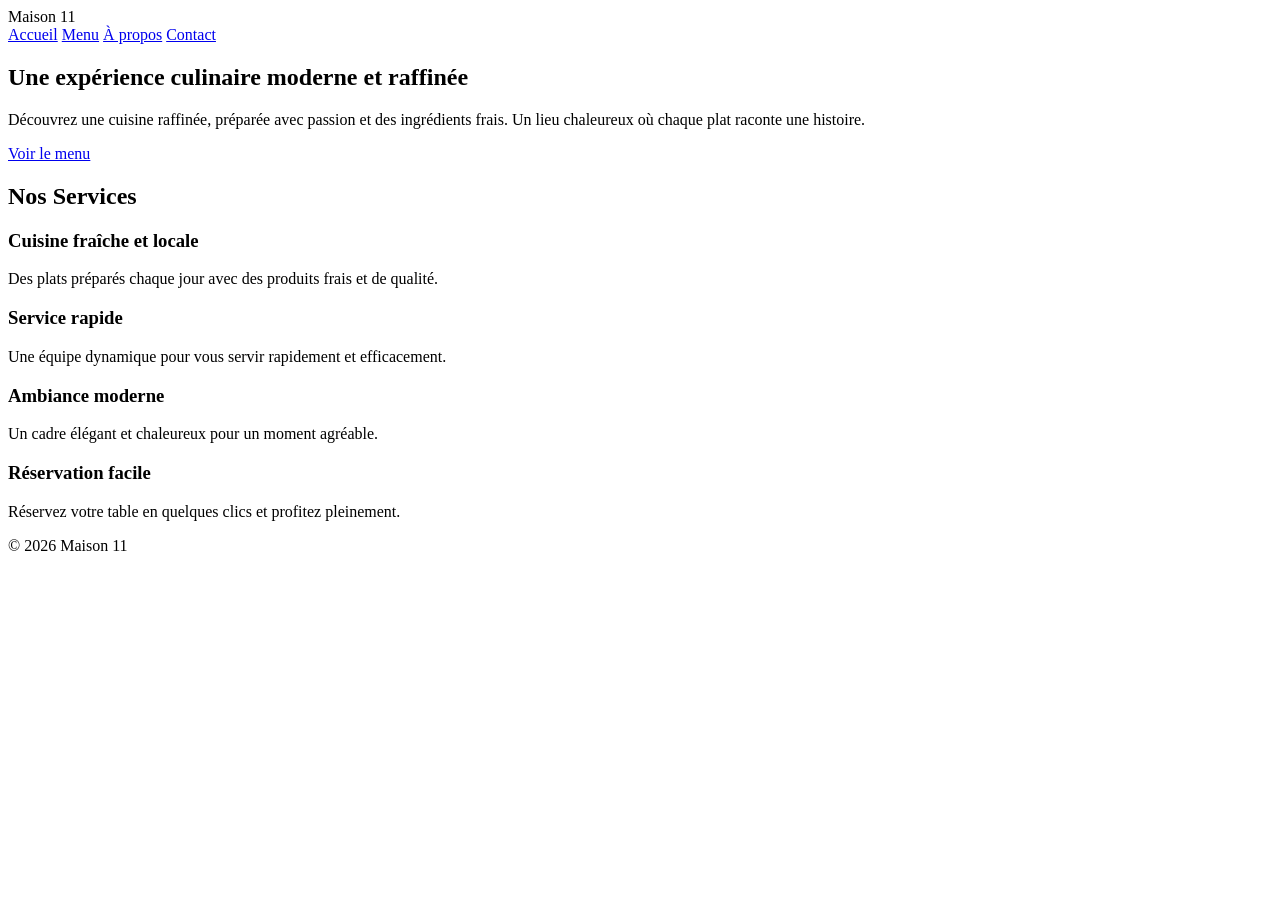
==== index.html @ 151caa83 "Cree la page d accueil" ====
<!DOCTYPE html>
<html lang="fr">

<head>
    <meta charset="UTF-8">
    <title>Maison 11</title>
    <link rel="stylesheet" href="style.css">
    <link href="https://fonts.googleapis.com/css2?family=Playfair+Display:wght@400;600;700&display=swap"
        rel="stylesheet">
</head>

<body>

    <header>
        <div class="navbar">
            <div class="logo">Maison 11</div>

            <nav>
                <a href="index.html">Accueil</a>
                <a href="services.html">Menu</a>
                <a href="apropos.html">À propos</a>
                <a href="contact.html">Contact</a>
            </nav>
        </div>
    </header>

    <section class="hero">
        <div class="hero-content">
            <h1>Une expérience culinaire moderne et raffinée</h1>
            <p>
                Découvrez une cuisine raffinée, préparée avec passion et des ingrédients frais.
                Un lieu chaleureux où chaque plat raconte une histoire.
            </p>
            <a href="services.html" class="button">Voir le menu</a>
        </div>
    </section>

    <main>

        <section class="section">
            <h2>Nos Services</h2>

            <div class="cards">

                <div class="card">
                    <h3>Cuisine fraîche et locale</h3>
                    <p>Des plats préparés chaque jour avec des produits frais et de qualité.</p>
                </div>

                <div class="card">
                    <h3>Service rapide</h3>
                    <p>Une équipe dynamique pour vous servir rapidement et efficacement.</p>
                </div>

                <div class="card">
                    <h3>Ambiance moderne</h3>
                    <p>Un cadre élégant et chaleureux pour un moment agréable.</p>
                </div>

                <div class="card">
                    <h3>Réservation facile</h3>
                    <p>Réservez votre table en quelques clics et profitez pleinement.</p>
                </div>

            </div>
        </section>

    </main>

    <footer>
        <p>© 2026 Maison 11</p>
    </footer>

</body>

</html>
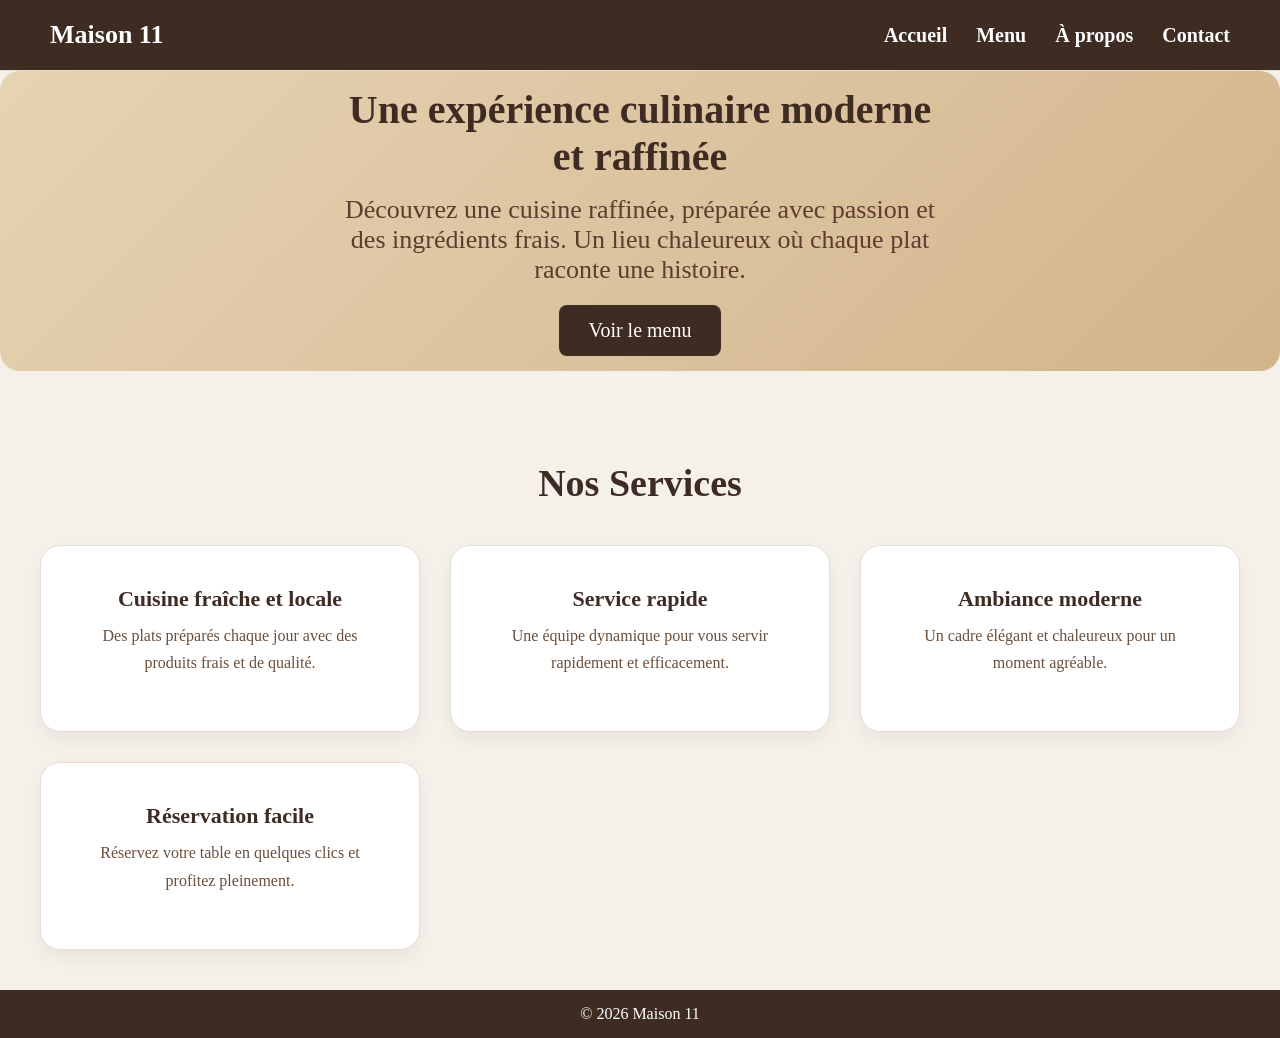
==== commit af1c3fe6: "Corrige le lien du fichier CSS sur toutes les pages" ====
--- a/index.html
+++ b/index.html
@@ -1,10 +1,11 @@
 <!DOCTYPE html>
 <html lang="fr">
+
 
 <head>
     <meta charset="UTF-8">
     <title>Maison 11</title>
-    <link rel="stylesheet" href="style.css">
+    <link rel="stylesheet" href="styles.css">
     <link href="https://fonts.googleapis.com/css2?family=Playfair+Display:wght@400;600;700&display=swap"
         rel="stylesheet">
 </head>
@@ -67,10 +68,12 @@
 
     </main>
 
+
     <footer>
         <p>© 2026 Maison 11</p>
     </footer>
 
+
 </body>
 
 </html>
--- a/styles.css
+++ b/styles.css
@@ -0,0 +1,310 @@
+* {
+    margin: 0;
+    padding: 0;
+    box-sizing: border-box;
+    font-family: 'Playfair Display', serif;
+
+}
+
+html,
+body {
+    height: 100%;
+}
+
+
+
+body {
+    display: flex;
+    flex-direction: column;
+    min-height: 100vh;
+    background: #f5f1ea;
+    color: #3e2c23;
+
+}
+
+
+header {
+    width: 100%;
+    background: #3e2c23;
+    padding: 20px 50px;
+    border-bottom: 1px solid #e5ded6;
+}
+
+.navbar {
+    display: flex;
+    justify-content: space-between;
+    align-items: center;
+}
+
+.logo {
+    font-size: 26px;
+    font-weight: bold;
+    color: white;
+
+}
+
+nav a {
+    margin-left: 25px;
+    text-decoration: none;
+    color: white;
+    transition: 0.3s;
+    font-size: 20px;
+    font-weight: 600;
+}
+
+nav a:hover {
+    color: #c08a5d;
+}
+
+
+main {
+    flex: 1;
+    padding: 40px;
+}
+
+.hero {
+    background: linear-gradient(135deg, #e6d3b3, #d2b48c);
+    padding: 60px;
+    border-radius: 20px;
+    margin-bottom: 50px;
+}
+
+.hero h1 {
+    font-size: 40px;
+    margin-bottom: 15px;
+    color: #3e2c23;
+}
+
+.hero {
+    display: flex;
+    justify-content: center;
+    align-items: center;
+    text-align: center;
+    min-height: 300px;
+}
+
+.hero-content {
+    max-width: 600px;
+}
+
+.hero p {
+    margin-bottom: 20px;
+    color: #5c3d2e;
+    font-size: 26px;
+}
+
+.hero button {
+    font-size: 20px;
+    padding: 14px 30px;
+    font-weight: 500;
+}
+
+button,
+.submit {
+    padding: 12px 25px;
+    border: none;
+    border-radius: 8px;
+    background: #3e2c23;
+    color: white;
+    cursor: pointer;
+    transition: 0.3s;
+}
+
+button:hover {
+    background: #8b5e3c;
+}
+
+.button {
+    display: inline-block;
+    font-size: 20px;
+    padding: 14px 30px;
+    font-weight: 500;
+    border-radius: 8px;
+    background: #3e2c23;
+    color: white;
+    text-decoration: none;
+    transition: 0.3s;
+}
+
+.boutton:hover {
+    background: #8b5e3c;
+}
+
+
+.section h2 {
+    font-size: 38px;
+    font-weight: 600;
+    margin-bottom: 50px;
+    text-align: center;
+}
+
+.cards {
+    display: grid;
+    grid-template-columns: repeat(auto-fit, minmax(280px, 1fr));
+    gap: 30px;
+    margin-top: 40px;
+}
+
+.card h3 {
+    font-size: 22px;
+    margin-bottom: 10px;
+    color: #3e2c23;
+}
+
+.card p {
+    font-size: 16px;
+    line-height: 1.7;
+    margin-bottom: 15px;
+    color: #6b4f3a;
+}
+
+.card {
+    background: white;
+    padding: 40px;
+    border-radius: 20px;
+    text-align: center;
+    border: 1px solid #e5ded6;
+    box-shadow: 0 8px 20px rgba(0, 0, 0, 0.05);
+    transition: 0.3s;
+}
+
+.card:hover {
+    transform: translateY(-5px);
+}
+
+
+.section h2 {
+    text-align: center;
+    margin-bottom: 20px;
+}
+
+
+form {
+    background: white;
+    padding: 40px;
+    border-radius: 15px;
+    max-width: 400px;
+    margin: 40px auto;
+    box-shadow: 0 10px 25px rgba(0, 0, 0, 0.08);
+}
+
+input,
+textarea {
+    width: 100%;
+    padding: 12px;
+    margin-bottom: 15px;
+    border-radius: 8px;
+    border: 1px solid #d6ccc2;
+    background: #fdfaf6;
+    color: #3e2c23;
+}
+
+textarea {
+    min-height: 120px;
+}
+
+.menu-cards {
+    display: grid;
+    grid-template-columns: repeat(3, 1fr);
+    gap: 30px;
+    max-width: 1100px;
+    margin: 100px auto;
+}
+
+.menu-card {
+    background: white;
+    padding: 30px;
+    border-radius: 20px;
+    text-align: left;
+    border: 1px solid #e5ded6;
+    box-shadow: 0 10px 25px rgba(0, 0, 0, 0.08);
+    transition: 0.3s;
+}
+
+.menu-card:hover {
+    transform: translateY(-8px);
+}
+
+.menu-card h3 {
+    font-size: 20px;
+    margin-bottom: 10px;
+}
+
+.menu-card p {
+    font-size: 15px;
+    color: #6b5e55;
+    margin-bottom: 15px;
+}
+
+.menu-card span {
+    font-weight: bold;
+    color: #8b5e3c;
+}
+
+.apropos-section p {
+    font-size: 20px;
+    line-height: 1.9;
+    max-width: 800px;
+    margin: 25px auto;
+    color: #5a4a42;
+    text-align: center;
+}
+
+.contact-section {
+    padding: 80px 20px;
+    text-align: center;
+}
+
+.contact-section h2 {
+    font-size: 40px;
+    margin-bottom: 20px;
+}
+
+.contact-info {
+    font-size: 18px;
+    margin-bottom: 30px;
+    color: #5c4b3f;
+}
+
+
+.contact-form {
+    max-width: 500px;
+    margin: 0 auto;
+    padding: 40px;
+    background: white;
+    border-radius: 15px;
+    box-shadow: 0 10px 30px rgba(0, 0, 0, 0.1);
+}
+
+.contact-form input,
+.contact-form textarea {
+    width: 100%;
+    padding: 15px;
+    margin-bottom: 15px;
+    border-radius: 8px;
+    border: 1px solid #ddd;
+    font-size: 16px;
+}
+
+
+.contact-form button {
+    background: #5a3e2b;
+    color: white;
+    padding: 12px 25px;
+    font-size: 16px;
+    border: none;
+    border-radius: 8px;
+    cursor: pointer;
+}
+
+.contact-form button:hover {
+    background: #3e2c1f;
+}
+
+
+footer {
+    background: #3e2c23;
+    color: white;
+    text-align: center;
+    padding: 15px;
+}
